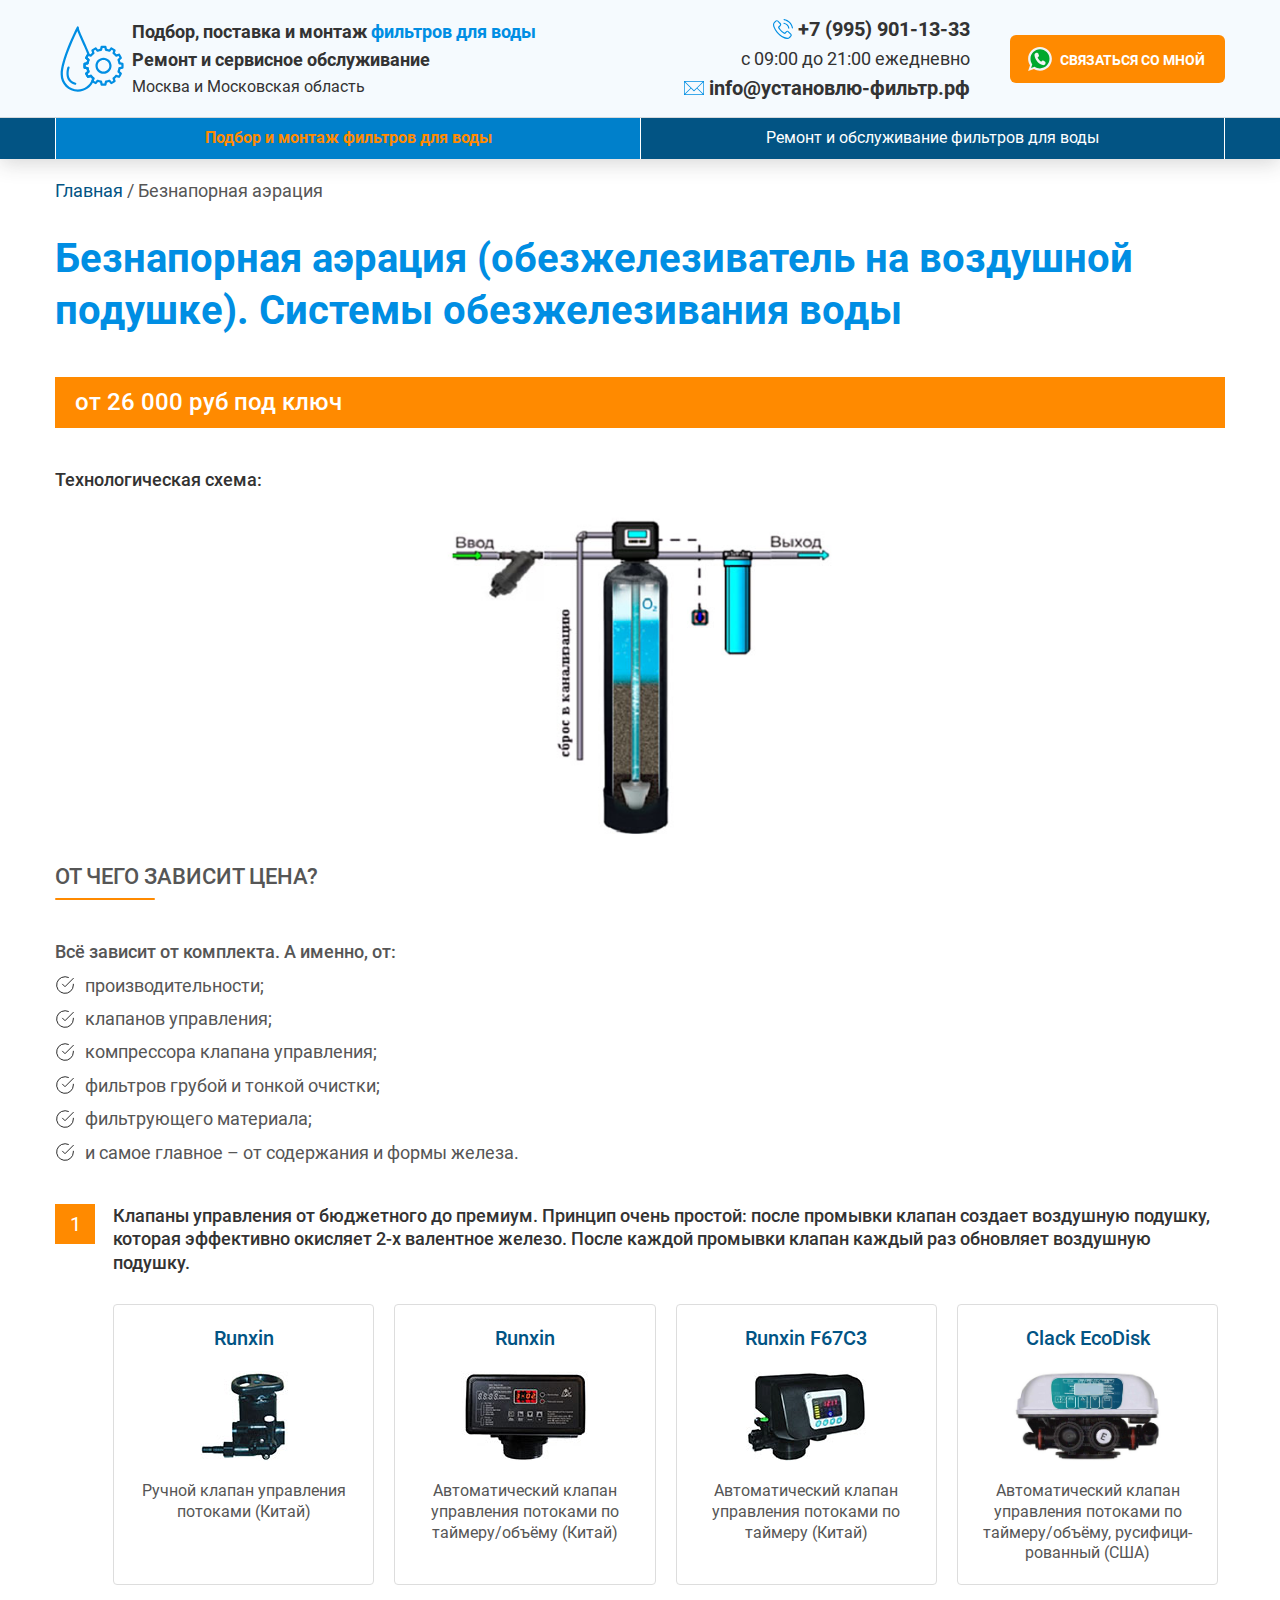
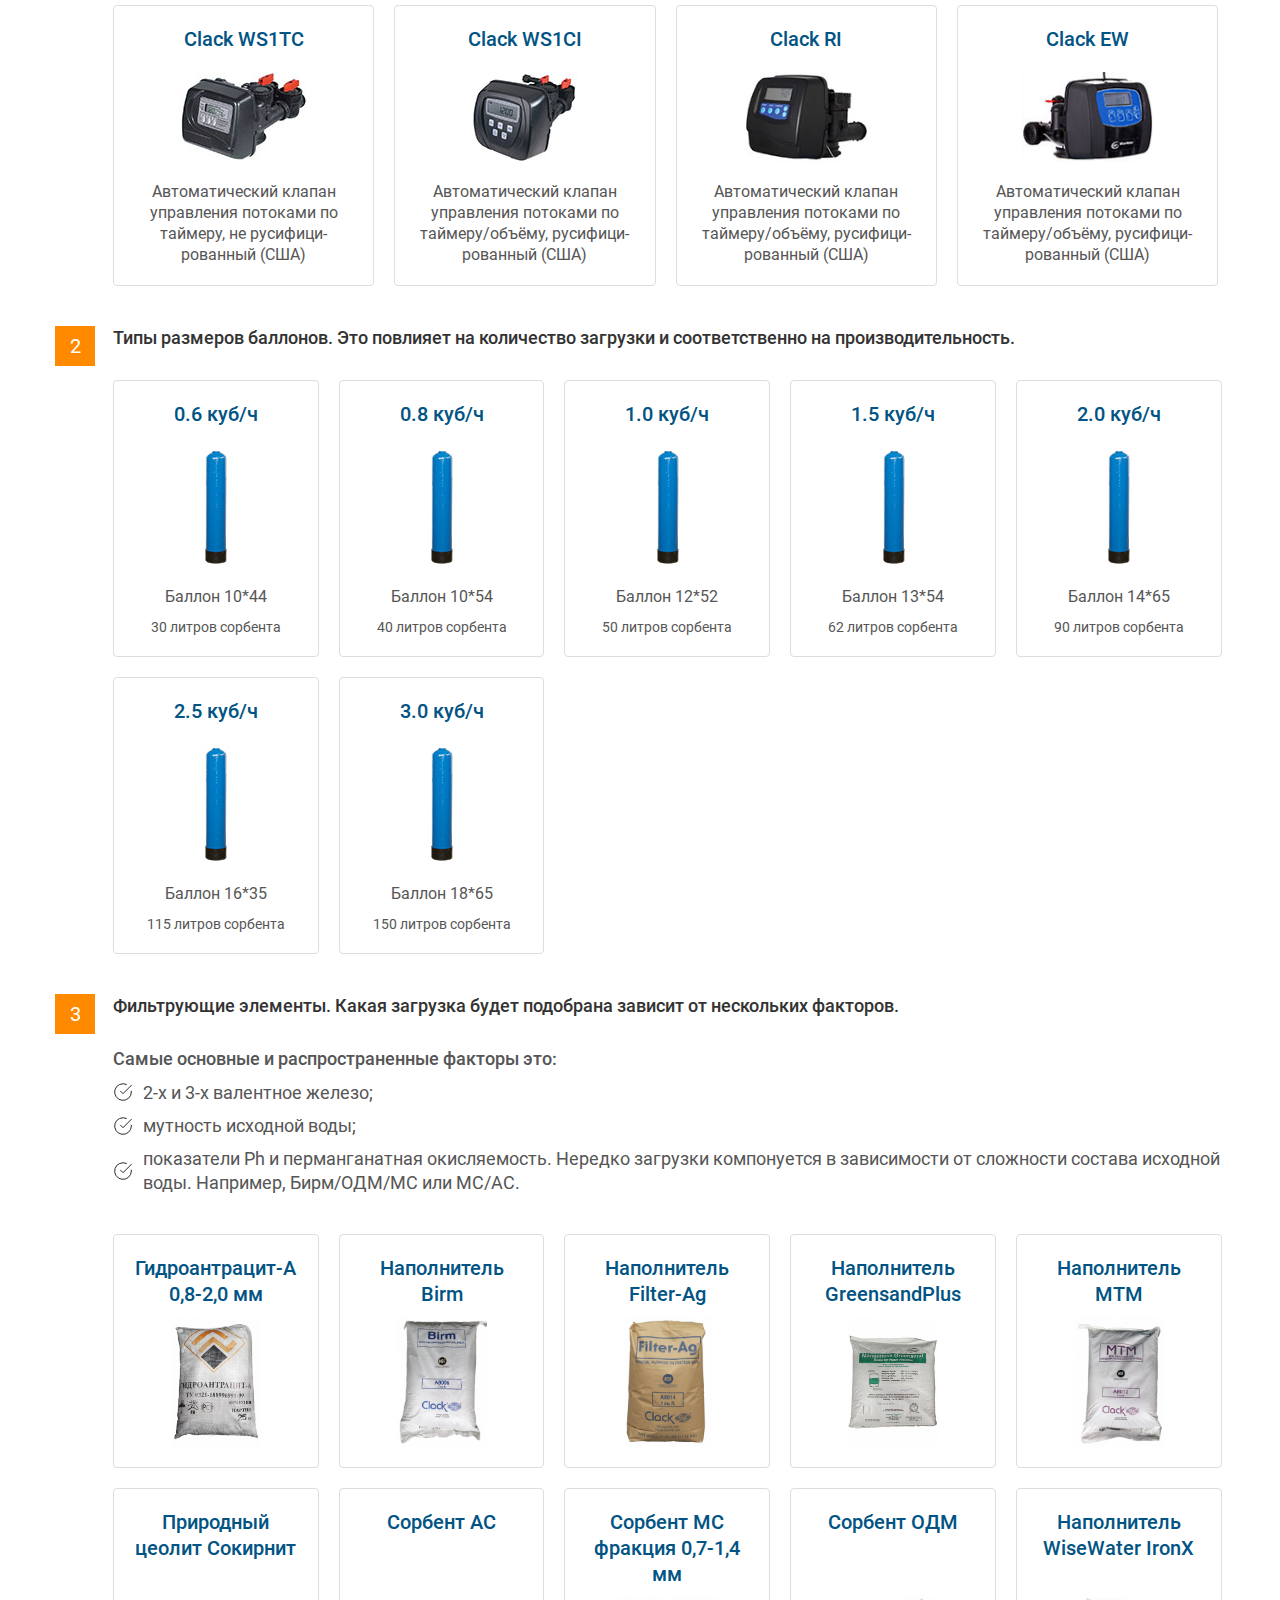
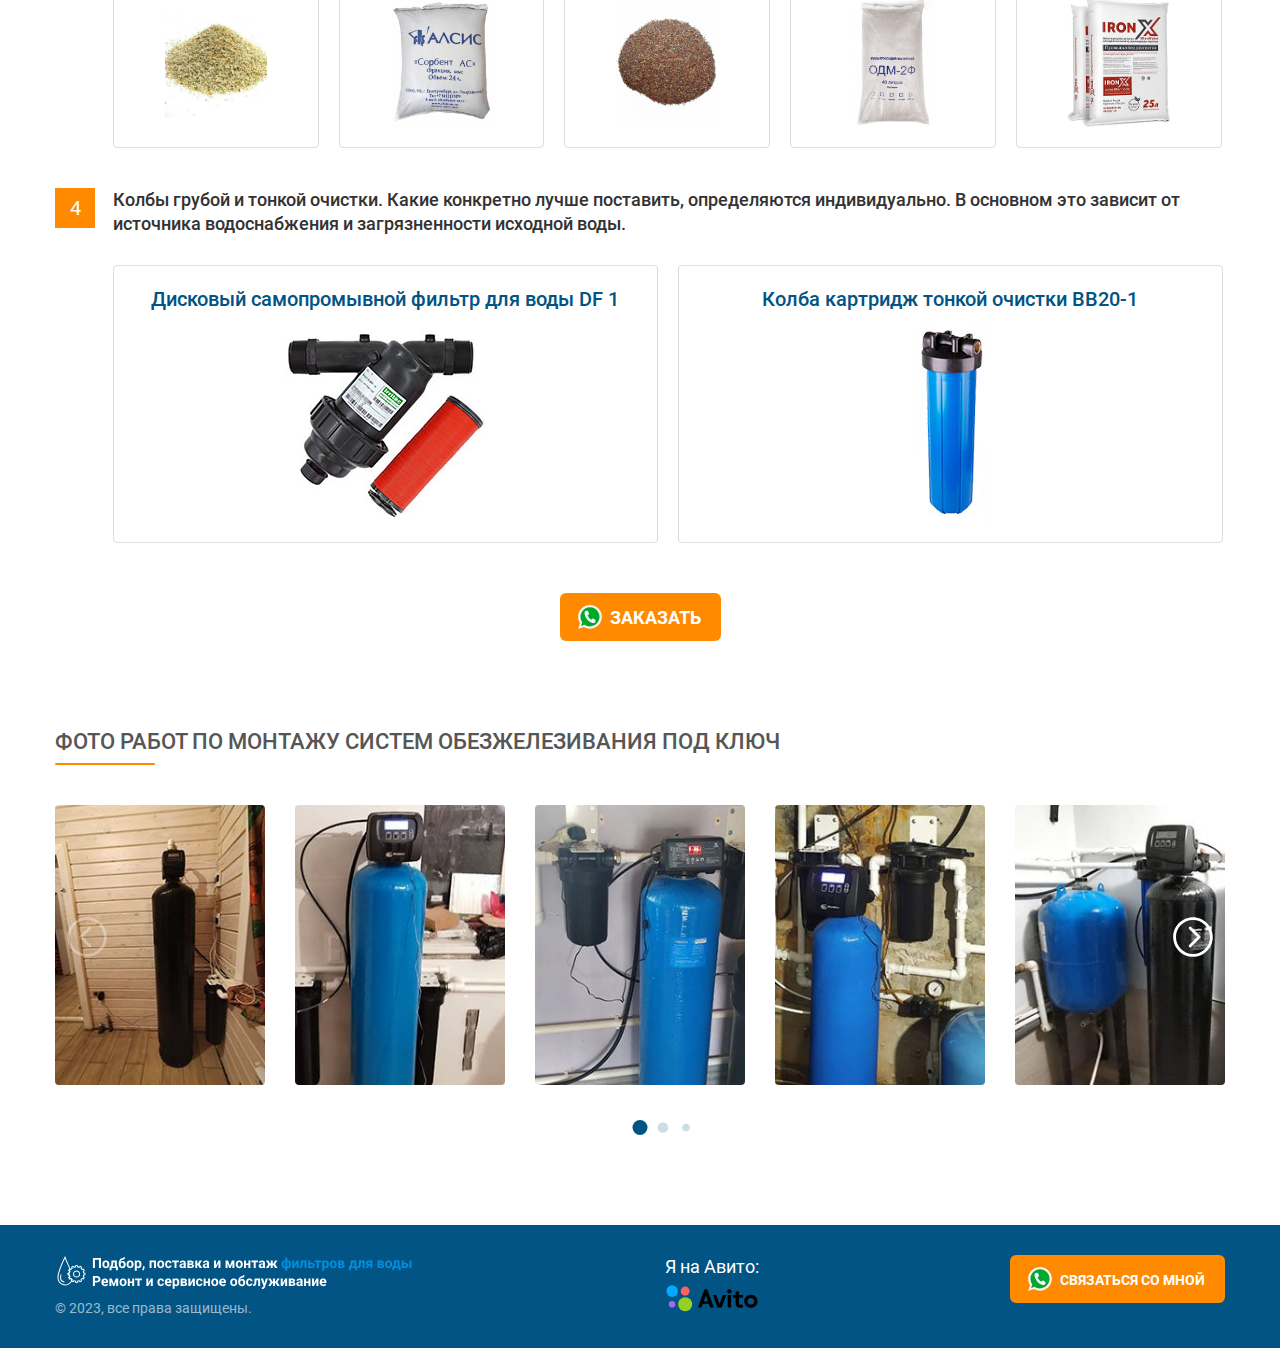
==== beznapornaya-aeraciya.html @ ebac92ac "final" ====
<!DOCTYPE html>
<html lang="ru">
  <head>
    <meta charset="UTF-8">
    <meta name="viewport" content="width=device-width, initial-scale=1.0">
    <meta http-equiv="cache-control" content="no-cache">
    <meta http-equiv="expires" content="0">

    <title>Безнапорная аэрация (обезжелезиватель на воздушной подушке). Системы обезжелезивания воды от 26 000 руб под ключ</title>
    <meta name="description" content="Безнапорная аэрация (обезжелезиватель на воздушной подушке). Системы обезжелезивания воды в компании МОС ВОДА. Только актуальные цены. Бесплатная консультация!">

    <link rel="preload" href="./fonts/roboto/Roboto-Regular.woff2" as="font" crossorigin >
    <link rel="preload" href="./fonts/roboto/Roboto-Medium.woff2" as="font" crossorigin >
    <link rel="preload" href="./fonts/roboto/Roboto-Bold.woff2" as="font" crossorigin >

    <!-- Styles -->
    <link rel="stylesheet" href="./libs/swiperjs/swiper-bundle.css">
    <link rel="stylesheet" href="./css/main.css">

    <!-- Favicons -->
    <link rel="apple-touch-icon" sizes="180x180" href="./favicons/apple-touch-icon.png">
    <link rel="icon" type="image/png" sizes="32x32" href="./favicons/favicon-32x32.png">
    <link rel="icon" type="image/png" sizes="16x16" href="./favicons/favicon-16x16.png">
    <link rel="manifest" href="./favicons/site.webmanifest">
    <link rel="mask-icon" href="./favicons/safari-pinned-tab.svg" color="#5bbad5">
    <link rel="shortcut icon" href="./favicons/favicon.ico">
    <meta name="msapplication-TileColor" content="#2b5797">
    <meta name="msapplication-config" content="./favicons/browserconfig.xml">
    <meta name="theme-color" content="#ffffff">
  </head>

  <body>
		<header class="header">
			<div class="header__top">
				<div class="container header__top-row">
					<a class="header__top-logo" href="./index.html">
						<img class="header__top-logo-img" src="./img/logo/logo.svg" alt="Логотип">
						<div class="header__top-logo-text">
							<p class="header__top-logo-name">Подбор, поставка и монтаж <span>фильтров для воды</span></p>
							<p class="header__top-logo-name">Ремонт и сервисное обслуживание</p>
							<p>Москва и Московская область</p>
						</div>
					</a>
					<div class="header__top-contact-wrap">
						<div class="header__top-contacts">
							<a class="header__top-phone" href="tel:+79959011333">+7 (995) 901-13-33</a>
							<span class="header__top-time">с 09:00 до 21:00 ежедневно</span>
              <a class="header__top-email" href="mailto:info@установлю-фильтр.рф">info@установлю-фильтр.рф</a>
						</div>
						<div class="header__top-button">
							<a class="button button--desk" href="https://wa.me/+79959011333?text=Здравствуйте, Владислав!+Я+с+сайта.+Требуется+Ваша+консультация." target="_blank">Связаться со мной</a>
							<a class="button button--mob" href="https://wa.me/+79959011333?text=Здравствуйте, Владислав!+Я+с+сайта.+Требуется+Ваша+консультация." target="_blank">Написать</a>
						</div>
					</div>
				</div>
			</div>

			<nav class="header__nav nav">
				<div class="container">
					<ul class="nav__list">
						<li class="nav__item nav__item--active">
							<a class="nav__link nav__link--active" href="./index.html">Подбор и монтаж фильтров для воды</a>
						</li>
						<li class="nav__item">
							<a class="nav__link" href="./services.html">Ремонт и обслуживание фильтров для воды</a>
						</li>
					</ul>
				</div>
			</nav>
		</header>

    <main>
      <div class="breadcrumbs">
        <div class="container">
          <a href="./" class="breadcrumbs__link">Главная</a> / <span>Безнапорная аэрация</span>
        </div>
      </div>

      <section class="description">
        <div class="container">
          <h1 class="h1 section-title">Безнапорная аэрация (обезжелезиватель на воздушной подушке). Системы обезжелезивания воды</h1>

          <p class="description__price">от 26 000 руб под ключ</p>
          <p class="description__scheme">Технологическая схема:</p>
          <img class="description__scheme-img" src="./img/sale/suv-img-2.jpg" alt="Безнапорная аэрация (обезжелезиватель на воздушной подушке). Системы обезжелезивания воды">

          <div class="section-title">
            <h2 class="h2">От чего зависит цена?</h2>
            <span class="title-line"></span>
          </div>

          <div class="description__list-wrapper">
            <p class="description__list-text">Всё зависит от комплекта. А именно, от:</p>
            <ul class="description__list">
              <li class="description__list-item">производительности;</li>
              <li class="description__list-item">клапанов управления;</li>
              <li class="description__list-item">компрессора клапана управления;</li>
              <li class="description__list-item">фильтров грубой и тонкой очистки;</li>
              <li class="description__list-item">фильтрующего материала;</li>
              <li class="description__list-item">и самое главное – от содержания и формы железа.</li>
            </ul>
          </div>

          <ol class="page-list">
            <li class="page-list__item">
              <h3 class="page-list__item-title">Клапаны управления от бюджетного до премиум. Принцип очень простой: после промывки клапан создает воздушную подушку, которая эффективно окисляет 2-х валентное железо. После каждой промывки клапан каждый раз обновляет воздушную подушку.</h3>
              <div class="page-grid page-grid--4">
                <div class="page-card">
                  <p class="page-card__title">Runxin</p>
                  <img class="page-card__img page-card__img--90" src="./img/sale/valve01.jpg" alt="Runxin" height="90">
                  <p class="page-card__text">Ручной клапан управления потоками (Китай)</p>
                </div>

                <div class="page-card">
                  <p class="page-card__title">Runxin</p>
                  <img class="page-card__img page-card__img--90" src="./img/sale/valve02.jpg" alt="Runxin" height="90">
                  <p class="page-card__text">Автоматический клапан управления потоками по таймеру/объёму (Китай)</p>
                </div>

                <div class="page-card">
                  <p class="page-card__title">Runxin F67C3</p>
                  <img class="page-card__img page-card__img--90" src="./img/sale/valve03.jpg" alt="Runxin" height="90">
                  <p class="page-card__text">Автоматический клапан управления потоками по таймеру (Китай)</p>
                </div>

                <div class="page-card">
                  <p class="page-card__title">Clack EcoDisk</p>
                  <img class="page-card__img page-card__img--90" src="./img/sale/valve04.jpg" alt="Runxin" height="90">
                  <p class="page-card__text">Автоматический клапан управления потоками по таймеру/объёму, русифици­рованный (США)</p>
                </div>

                <div class="page-card">
                  <p class="page-card__title">Clack WS1TC</p>
                  <img class="page-card__img page-card__img--90" src="./img/sale/valve05.jpg" alt="Runxin" height="90">
                  <p class="page-card__text">Автоматический клапан управления потоками по таймеру, не русифици­рованный (США)</p>
                </div>

                <div class="page-card">
                  <p class="page-card__title">Clack WS1CI</p>
                  <img class="page-card__img page-card__img--90" src="./img/sale/valve06.jpg" alt="Runxin" height="90">
                  <p class="page-card__text">Автоматический клапан управления потоками по таймеру/объёму, русифици­рованный (США)</p>
                </div>

                <div class="page-card">
                  <p class="page-card__title">Clack RI</p>
                  <img class="page-card__img page-card__img--90" src="./img/sale/valve07.jpg" alt="Runxin" height="90">
                  <p class="page-card__text">Автоматический клапан управления потоками по таймеру/объёму, русифици­рованный (США)</p>
                </div>

                <div class="page-card">
                  <p class="page-card__title">Clack EW</p>
                  <img class="page-card__img page-card__img--90" src="./img/sale/valve08.jpg" alt="Runxin" height="90">
                  <p class="page-card__text">Автоматический клапан управления потоками по таймеру/объёму, русифици­рованный (США)</p>
                </div>
              </div>
            </li>

            <li class="page-list__item">
              <h3 class="page-list__item-title">Типы размеров баллонов. Это повлияет на количество загрузки и соответственно на производительность.</h3>
              <div class="page-grid page-grid--5">
                <div class="page-card">
                  <p class="page-card__title">0.6 куб/ч</p>
                  <img class="page-card__img page-card__img--120" src="./img/sale/p1-t2-img.png" alt="Баллон" height="120">
                  <p class="page-card__text">Баллон 10*44</p>
                  <p class="page-card__subtext">30 литров сорбента</p>
                </div>

                <div class="page-card">
                  <p class="page-card__title">0.8 куб/ч</p>
                  <img class="page-card__img page-card__img--120" src="./img/sale/p1-t2-img.png" alt="Баллон" height="120">
                  <p class="page-card__text">Баллон 10*54</p>
                  <p class="page-card__subtext">40 литров сорбента</p>
                </div>

                <div class="page-card">
                  <p class="page-card__title">1.0 куб/ч</p>
                  <img class="page-card__img page-card__img--120" src="./img/sale/p1-t2-img.png" alt="Баллон" height="120">
                  <p class="page-card__text">Баллон 12*52</p>
                  <p class="page-card__subtext">50 литров сорбента</p>
                </div>

                <div class="page-card">
                  <p class="page-card__title">1.5 куб/ч</p>
                  <img class="page-card__img page-card__img--120" src="./img/sale/p1-t2-img.png" alt="Баллон" height="120">
                  <p class="page-card__text">Баллон 13*54</p>
                  <p class="page-card__subtext">62 литров сорбента</p>
                </div>

                <div class="page-card">
                  <p class="page-card__title">2.0 куб/ч</p>
                  <img class="page-card__img page-card__img--120" src="./img/sale/p1-t2-img.png" alt="Баллон" height="120">
                  <p class="page-card__text">Баллон 14*65</p>
                  <p class="page-card__subtext">90 литров сорбента</p>
                </div>

                <div class="page-card">
                  <p class="page-card__title">2.5 куб/ч</p>
                  <img class="page-card__img page-card__img--120" src="./img/sale/p1-t2-img.png" alt="Баллон" height="120">
                  <p class="page-card__text">Баллон 16*35</p>
                  <p class="page-card__subtext">115 литров сорбента</p>
                </div>

                <div class="page-card">
                  <p class="page-card__title">3.0 куб/ч</p>
                  <img class="page-card__img page-card__img--120" src="./img/sale/p1-t2-img.png" alt="Баллон" height="120">
                  <p class="page-card__text">Баллон 18*65</p>
                  <p class="page-card__subtext">150 литров сорбента</p>
                </div>
              </div>
            </li>

            <li class="page-list__item">
              <h3 class="page-list__item-title">Фильтрующие элементы. Какая загрузка будет подобрана зависит от нескольких факторов.</h3>

              <div class="description__list-wrapper">
                <p class="description__list-text">Самые основные и распространенные факторы это:</p>
                <ul class="description__list">
                  <li class="description__list-item">2-х и 3-х валентное железо;</li>
                  <li class="description__list-item">мутность исходной воды;</li>
                  <li class="description__list-item">показатели Ph и перманганатная окисляемость. Нередко загрузки компонуется в зависимости от сложности состава исходной воды. Например, Бирм/ОДМ/МС или МС/АС.</li>
                </ul>
              </div>

              <div class="page-grid page-grid--5">
                <div class="page-card">
                  <p class="page-card__title">Гидроантрацит-А 0,8-2,0 мм</p>
                  <img class="page-card__img page-card__img--130" src="./img/sale/page-02/img01.jpg" alt="Гидроантрацит-А 0,8-2,0 мм" height="130">
                </div>

                <div class="page-card">
                  <p class="page-card__title">Наполнитель Birm</p>
                  <img class="page-card__img page-card__img--130" src="./img/sale/page-02/img02.jpg" alt="Наполнитель Birm" height="130">
                </div>

                <div class="page-card">
                  <p class="page-card__title">Наполнитель Filter-Ag</p>
                  <img class="page-card__img page-card__img--130" src="./img/sale/page-02/img03.jpg" alt="Наполнитель Filter-Ag" height="130">
                </div>

                <div class="page-card">
                  <p class="page-card__title">Наполнитель GreensandPlus</p>
                  <img class="page-card__img page-card__img--130" src="./img/sale/page-02/img04.jpg" alt="Наполнитель GreensandPlus" height="130">
                </div>

                <div class="page-card">
                  <p class="page-card__title">Наполнитель MTM</p>
                  <img class="page-card__img page-card__img--130" src="./img/sale/page-02/img05.jpg" alt="Наполнитель MTM" height="130">
                </div>

                <div class="page-card">
                  <p class="page-card__title">Природный цеолит Сокирнит</p>
                  <img class="page-card__img page-card__img--130" src="./img/sale/page-02/img06.jpg" alt="Природный цеолит Сокирнит" height="130">
                </div>

                <div class="page-card">
                  <p class="page-card__title">Сорбент АС</p>
                  <img class="page-card__img page-card__img--130" src="./img/sale/page-02/img07.jpg" alt="Сорбент АС" height="130">
                </div>

                <div class="page-card">
                  <p class="page-card__title">Сорбент МС фракция 0,7-1,4 мм</p>
                  <img class="page-card__img page-card__img--130" src="./img/sale/page-02/img08.jpg" alt="Сорбент МС фракция 0,7-1,4 мм" height="130">
                </div>

                <div class="page-card">
                  <p class="page-card__title">Сорбент ОДМ</p>
                  <img class="page-card__img page-card__img--130" src="./img/sale/page-02/img09.jpg" alt="Сорбент ОДМ" height="130">
                </div>

                <div class="page-card">
                  <p class="page-card__title">Наполнитель WiseWater IronX</p>
                  <img class="page-card__img page-card__img--130" src="./img/sale/page-02/img10.jpg" alt="Наполнитель WiseWater IronX" height="130">
                </div>
              </div>
            </li>

            <li class="page-list__item">
              <h3 class="page-list__item-title">Колбы грубой и тонкой очистки. Какие конкретно лучше поставить, определяются индивидуально. В основном это зависит от источника водоснабжения и загрязненности исходной воды.</h3>
              <div class="page-grid page-grid--2">
                <div class="page-card">
                  <p class="page-card__title">Дисковый самопромывной фильтр для воды DF 1</p>
                  <img class="page-card__img page-card__img--200" src="./img/sale/page-01/df-1.jpg" alt="Дисковый самопромывной фильтр для воды DF 1" height="200">
                </div>

                <div class="page-card">
                  <p class="page-card__title">Колба картридж тонкой очистки BB20-1</p>
                  <img class="page-card__img page-card__img--200" src="./img/sale/page-01/bb20-1.jpg" alt="Колба картридж тонкой очистки BB20-1" height="200">
                </div>
              </div>
            </li>
          </ol>

          <div class="description__btn">
            <a class="sale-card__wa button" href="https://wa.me/+79959011333?text=Здравствуйте, Владислав!+Я+с+сайта.+Нужно+подобрать+обезжелезиватель+на+воздушной+подушке." target="_blank">Заказать</a>
          </div>

        </div>
      </section>

      <section class="section-swiper">
        <div class="container">
          <div class="section-title">
            <h2 class="h2">Фото работ по монтажу систем обезжелезивания под ключ</h2>
            <span class="title-line"></span>
          </div>

          <div class="inner-slider swiper">
            <div class="inner-slider__wrapper swiper-wrapper">
              <div class="inner-slider__slide swiper-slide">
                <img class="inner-slider__img" src="./img/sale/slider-02/suv-sw-3-1.jpg" alt="Фото">
              </div>
              <div class="inner-slider__slide swiper-slide">
                <img class="inner-slider__img" src="./img/sale/slider-02/suv-sw-3-2.jpg" alt="Фото">
              </div>
              <div class="inner-slider__slide swiper-slide">
                <img class="inner-slider__img" src="./img/sale/slider-02/suv-sw-3-3.jpg" alt="Фото">
              </div>
              <div class="inner-slider__slide swiper-slide">
                <img class="inner-slider__img" src="./img/sale/slider-02/suv-sw-3-4.jpg" alt="Фото">
              </div>
              <div class="inner-slider__slide swiper-slide">
                <img class="inner-slider__img" src="./img/sale/slider-02/suv-sw-3-5.jpg" alt="Фото">
              </div>
              <div class="inner-slider__slide swiper-slide">
                <img class="inner-slider__img" src="./img/sale/slider-02/suv-sw-3-6.jpg" alt="Фото">
              </div>
              <div class="inner-slider__slide swiper-slide">
                <img class="inner-slider__img" src="./img/sale/slider-02/suv-sw-3-7.jpg" alt="Фото">
              </div>
              <div class="inner-slider__slide swiper-slide">
                <img class="inner-slider__img" src="./img/sale/slider-02/suv-sw-3-8.jpg" alt="Фото">
              </div>
            </div>
            <div class="swiper-button-prev"></div>
            <div class="swiper-button-next"></div>
            <div class="swiper-pagination"></div>
          </div>
        </div>
      </section>
    </main>

    <footer class="footer">
      <div class="container footer__row">
          <div class="footer__info">
            <div class="footer__logo">
              <img src="./img/logo/logo-footer.svg" alt="Ремонт и сервисное обслуживание фильтров для воды">
            </div>
            <p class="footer__copyright">&copy; 2023, все права защищены.</p>
          </div>

          <p class="social-wrap">Я на Авито: 
            <a class="social social--avito" href="https://www.avito.ru/user/1d65ad4ecd008a3c9bfc789680bae285/profile?src=sharing"></a>
          </p>

					<a class="footer__button button" href="https://wa.me/+79959011333?text=Здравствуйте, Владислав!+Я+с+сайта.+Требуется+Ваша+консультация." target="_blank">Связаться со мной</a>
      </div>
    </footer>

    <script src="./libs/swiperjs/swiper-bundle.js"></script>
    <script src="./js/main.js"></script>
  </body>
</html>
---- css/main.css ----
/* Reset and base styles  */
* {
  padding: 0px;
  margin: 0px;
  border: none;
}

/* Links */
a,
a:visited {
  color: inherit;
  text-decoration: none;
  display: inline-block;
}

a:hover {
  color: inherit;
  text-decoration: none;
}

a:focus,
a:active {
  outline: none;
}

/* Common */
aside, nav, footer, header, section, main {
  display: block;
}

h1,
h2,
h3,
h4,
h5,
h6,
p {
  font-size: inherit;
  font-weight: inherit;
}

ul {
  list-style: none;
}

img,
svg {
  display: block;
  max-width: 100%;
  height: auto;
}

/* Form */
input,
textarea,
button,
select {
  font-family: inherit;
  font-size: inherit;
}

input::-ms-clear {
  display: none;
}

button,
input[type="submit"] {
  display: inline-block;
  box-shadow: none;
  background-color: transparent;
  background: none;
  cursor: pointer;
}

input:focus,
input:active,
button:focus,
button:active {
  outline: none;
}

button::-moz-focus-inner {
  padding: 0;
  border: 0;
}

label {
  cursor: pointer;
}

legend {
  display: block;
}

@font-face {
  font-family: 'Roboto';
  src: url("./../fonts/roboto/Roboto-Regular.woff2") format("woff2");
  font-weight: 400;
  font-style: normal;
  font-display: swap;
}
@font-face {
  font-family: 'Roboto';
  src: url("./../fonts/roboto/Roboto-Medium.woff2") format("woff2");
  font-weight: 500;
  font-style: normal;
  font-display: swap;
}
@font-face {
  font-family: 'Roboto';
  src: url("./../fonts/roboto/Roboto-Bold.woff2") format("woff2");
  font-weight: 700;
  font-style: normal;
  font-display: swap;
}
html {
  min-height: 100vh;
  scroll-behavior: smooth;
  box-sizing: border-box;
}

*,
*::before,
*::after {
  box-sizing: inherit;
}

body {
  min-width: 320px;
  min-height: 100vh;
  display: -webkit-box;
  display: flex;
  -webkit-box-orient: vertical;
  -webkit-box-direction: normal;
          flex-direction: column;
  font-family: 'Roboto';
  background-color: #fff;
  color: #565656;
  font-size: 18px;
  line-height: 1.3;
  text-rendering: optimizeSpeed;
  -webkit-font-smoothing: antialiased;
  -ms-text-size-adjust: 100%;
  -moz-text-size-adjust: 100%;
  -webkit-text-size-adjust: 100%;
}

body > * {
  flex-shrink: 0;
}

.container {
  max-width: 1200px;
  width: 100%;
  margin-left: auto;
  margin-right: auto;
  padding-left: 15px;
  padding-right: 15px;
}

.none {
  display: none !important;
}

.visualy-hidden {
  position: fixed;
  -webkit-transform: scale(0);
          transform: scale(0);
}

.footer {
  margin-top: auto;
  /* sticky footer */
}

h1, .h1, h3, .h3, h4, .h4, h5, .h5, h6, .h6 {
  font-weight: 700;
}

h1, .h1 {
  font-size: 40px;
  color: #008EE3;
}

h2, .h2 {
  font-weight: 500;
  font-size: 22px;
  line-height: 1;
  text-transform: uppercase;
}

h3, .h3 {
  font-size: 20px;
}

h4, .h4 {
  font-size: 18px;
}

.section-title {
  margin-bottom: 40px;
}

.title-line {
  display: block;
  margin-top: 10px;
  width: 100px;
  height: 2px;
  background: #FF8A00;
  border-radius: 2px;
}

.filter {
  position: absolute;
  z-index: 0;
  top: 0;
  left: 0;
  width: 100%;
  height: 100%;
  background: rgba(255, 255, 255, 0.8);
}

.header {
  position: relative;
  z-index: 1;
  background-color: #F5FAFE;
  box-shadow: 0px 4px 20px rgba(51, 51, 51, 0.2);
}

.header__top {
  padding: 16px 0;
  border-bottom: 1px solid rgba(86, 86, 86, 0.2);
  color: #333333;
}

.header__top-row {
  display: -webkit-box;
  display: flex;
  -webkit-box-pack: justify;
          justify-content: space-between;
  -webkit-box-align: center;
          align-items: center;
}

.header__top-logo {
  display: -webkit-box;
  display: flex;
  -webkit-box-align: center;
          align-items: center;
  max-width: -webkit-fit-content;
  max-width: -moz-fit-content;
  max-width: fit-content;
}

.header__top-logo.header__top-logo--index {
  cursor: default;
  pointer-events: none;
}

.header__top-logo-img {
  margin-right: 5px;
  width: 72px;
  height: 72px;
}

.header__top-logo-name {
  margin-bottom: 5px;
  font-weight: 700;
  font-size: 18px;
}
.header__top-logo-name span {
  color: #008EE3;
}

.header__top-logo-text {
  font-size: 16px;
}

.header__top-contact-wrap {
  display: -webkit-box;
  display: flex;
  -webkit-box-align: center;
          align-items: center;
}

.header__top-contacts {
  display: -webkit-box;
  display: flex;
  -webkit-box-orient: vertical;
  -webkit-box-direction: normal;
          flex-direction: column;
  -webkit-box-align: end;
          align-items: flex-end;
  margin-right: 40px;
}

.header__top-phone, .header__top-email {
  position: relative;
  padding-left: 25px;
  font-weight: 700;
  font-size: 20px;
  transition: 0.3s;
}
.header__top-phone:hover, .header__top-email:hover {
  color: #FF8A00;
}
.header__top-phone::before, .header__top-email::before {
  content: '';
  position: absolute;
  top: 50%;
  -webkit-transform: translateY(-50%);
          transform: translateY(-50%);
  left: 0;
  width: 20px;
  height: 20px;
  background-image: url("./../img/icons/phone.svg");
  background-size: cover;
}

.header__top-phone {
  margin-bottom: 5px;
}
.header__top-phone::before {
  background-image: url("./../img/icons/phone.svg");
}

.header__top-email {
  margin-top: 5px;
}
.header__top-email::before {
  background-image: url("./../img/icons/email.svg");
}

.header__top-button {
  color: #FFFFFF;
}

.button {
  position: relative;
  padding-left: 50px;
  padding-right: 20px;
  height: 48px;
  background: #FF8A00;
  border-radius: 6px;
  font-weight: 700;
  font-size: 14px;
  line-height: 50px;
  text-transform: uppercase;
  transition: all 0.2s;
}
.button::before {
  content: '';
  position: absolute;
  top: 50%;
  -webkit-transform: translateY(-50%);
          transform: translateY(-50%);
  left: 15px;
  width: 30px;
  height: 30px;
  background-image: url("./../img/icons/whatsapp.svg");
}
.button:hover {
  background: #ffa53e;
  box-shadow: 0px 0px 10px #b9b9b9;
}

.button--mob {
  display: none;
}

.nav {
  position: relative;
  background-color: #025484;
}

.nav__list {
  display: -webkit-box;
  display: flex;
  -webkit-box-pack: center;
          justify-content: center;
}

.nav__item {
  padding: 5px 10px;
  flex-basis: 50%;
  text-align: center;
  border-right: 1px solid #fff;
  border-left: 1px solid #fff;
}
.nav__item.nav__item--active {
  background-color: #0080CB;
}

.nav__item:not(:last-child) {
  border-right: none;
}

a.nav__link {
  color: #fff;
}

.nav__link {
  padding: 5px 20px;
  font-size: 16px;
  transition: 0.3s;
}
.nav__link.nav__link--active {
  font-weight: 700;
  color: #FF8A00;
  cursor: default;
  pointer-events: none;
}
.nav__link:hover {
  color: #ffa53e;
}

.intro {
  position: relative;
  padding: 50px 0;
  min-height: 340px;
  background-image: url("./../img/intro-bg.webp");
  background-repeat: no-repeat;
  background-position: center;
  background-size: cover;
}
.intro .container {
  position: relative;
  z-index: 1;
}

.intro__row {
  display: -webkit-box;
  display: flex;
  -webkit-box-pack: justify;
          justify-content: space-between;
  -webkit-box-align: center;
          align-items: center;
}

.intro__content {
  max-width: 800px;
}
.intro__content .h1 {
  margin-bottom: 50px;
}

.intro__list {
  display: -webkit-box;
  display: flex;
  -webkit-column-gap: 30px;
          column-gap: 30px;
}

.intro__list-col > * + * {
  margin-top: 20px;
}

.intro__list-item {
  padding-left: 40px;
  min-height: 24px;
  background-position: left;
  background-size: 30px;
  background-repeat: no-repeat;
  font-weight: 500;
  font-size: 24px;
}
.intro__list-item--magnet {
  background-image: url(./../img/icons/magnet.svg);
}
.intro__list-item--feather {
  background-image: url(./../img/icons/feather.svg);
}
.intro__list-item--crane {
  background-image: url(./../img/icons/crane.svg);
}
.intro__list-item--drop {
  background-image: url(./../img/icons/drop.svg);
}

.intro__waranty {
  max-width: 200px;
  text-align: center;
}

.intro__waranty-img {
  margin: 0 auto 10px;
  width: 100px;
  height: 100px;
  -o-object-fit: contain;
     object-fit: contain;
  -o-object-position: center;
     object-position: center;
}

.intro__waranty-text {
  font-weight: 700;
  font-size: 18px;
  color: #008EE3;
}

.about {
  padding: 50px 0 45px;
}
.about .section-title {
  margin-bottom: 20px;
}

.about__row {
  display: -webkit-box;
  display: flex;
  -webkit-box-pack: justify;
          justify-content: space-between;
}

.about__foto {
  flex-shrink: 0;
  width: 430px;
  height: 365px;
  border: 4px solid #008EE3;
  border-radius: 6px;
  -o-object-fit: cover;
     object-fit: cover;
  -o-object-position: 5%;
     object-position: 5%;
}

.about__foto--index {
  -o-object-position: center;
     object-position: center;
}

.about__content {
  max-width: 700px;
}

.about__content-text {
  line-height: 1.5;
}
.about__content-text p + p {
  margin-top: 10px;
}

.services {
  padding-top: 45px;
  padding-bottom: 90px;
}

.services__wrapper {
  display: -webkit-box;
  display: flex;
  -webkit-box-pack: justify;
          justify-content: space-between;
  flex-wrap: wrap;
}

.service-card {
  width: 260px;
  padding: 30px;
  background: #FFFFFF;
  box-shadow: 0px 0px 20px rgba(51, 51, 51, 0.15);
  border-radius: 5px;
  text-align: center;
}
.service-card .button {
  color: #FFFFFF;
}
.service-card .button:hover {
  color: #FFFFFF;
}

.service-card:hover .service-card__back {
  opacity: 1;
}

.service-card__content {
  position: relative;
  margin-bottom: 20px;
}
.service-card__content img {
  margin: 0 auto;
  width: 80px;
  height: auto;
  -o-object-fit: contain;
     object-fit: contain;
  -o-object-position: center;
     object-position: center;
}

.service-card__title {
  margin: 10px 0 20px;
  font-size: 18px;
  color: #008EE3;
}

.service-card__back {
  position: absolute;
  top: 0;
  left: 0;
  width: 100%;
  height: 100%;
  overflow-y: auto;
  background-color: #FFFFFF;
  opacity: 0;
  transition: opacity 0.3s ease-in;
  scrollbar-width: thin;
  scrollbar-color: #008EE3 #dfdfdf;
}
.service-card__back .service-card__title {
  margin: 0 0 10px;
  font-size: 18px;
}
.service-card__back::-webkit-scrollbar {
  height: 8px;
  width: 8px;
}
.service-card__back::-webkit-scrollbar-track {
  background: #dfdfdf;
  border-radius: 5px;
}
.service-card__back::-webkit-scrollbar-thumb {
  background-color: #008EE3;
  border-radius: 5px;
  border: 1px solid #dfdfdf;
}

.service-card__back-text {
  font-size: 14px;
}

.sale {
  display: grid;
  grid-template-columns: repeat(auto-fill, 370px);
  -webkit-box-pack: justify;
          justify-content: space-between;
  gap: 30px 10px;
}

.sale-card {
  display: -webkit-box;
  display: flex;
  -webkit-box-orient: vertical;
  -webkit-box-direction: normal;
          flex-direction: column;
  width: 100%;
  padding: 20px 20px 30px;
  background: #FFFFFF;
  box-shadow: 0px 0px 20px rgba(51, 51, 51, 0.15);
  border-radius: 5px;
  text-align: center;
}

.sale-card__title {
  margin-bottom: auto;
  min-height: 94px;
  font-weight: 500;
  font-size: 18px;
  color: #025484;
}

.sale-card__content {
  margin: 10px 0 20px;
  width: 100%;
}

.sale-card__price {
  margin-bottom: 10px;
  padding: 5px;
  background-color: #008EE3;
  font-weight: 500;
  color: #fff;
}

.sale-card__img {
  margin: 0 auto;
  height: 200px;
}

.sale-card__btns {
  margin-top: auto;
  display: -webkit-box;
  display: flex;
  gap: 20px;
  -webkit-box-pack: center;
          justify-content: center;
  color: #fff;
}
.sale-card__btns .button {
  display: block;
  height: 40px;
  line-height: 42px;
}

.sale-card__more.button {
  padding-left: 20px;
  background-color: #565656;
}
.sale-card__more.button::before {
  content: none;
}

.sale-card__more:hover {
  background-color: #7a7a7a;
}

.benefits {
  position: relative;
  padding-top: 60px;
  padding-bottom: 60px;
  background-image: url("./../img/benefits-bg.webp");
  background-repeat: no-repeat;
  background-position: center;
  background-size: cover;
}
.benefits .container {
  position: relative;
  z-index: 1;
}

.benefits__row {
  display: -webkit-box;
  display: flex;
  -webkit-box-pack: justify;
          justify-content: space-between;
  -webkit-box-align: start;
          align-items: flex-start;
  flex-wrap: wrap;
}

.benefit-card {
  width: 270px;
  text-align: center;
}
.benefit-card img {
  margin: 0 auto 20px;
  width: 97px;
  height: 80px;
  -o-object-fit: contain;
     object-fit: contain;
  -o-object-position: center;
     object-position: center;
}

.benefit-card {
  width: 210px;
  display: -webkit-box;
  display: flex;
  -webkit-box-orient: vertical;
  -webkit-box-direction: normal;
          flex-direction: column;
  -webkit-box-pack: center;
          justify-content: center;
  flex-shrink: 0;
}

.benefit-card__icon {
  margin-bottom: 20px;
  height: 80px;
  display: -webkit-box;
  display: flex;
  -webkit-box-pack: center;
          justify-content: center;
  -o-object-fit: contain;
     object-fit: contain;
}

.benefit-card__text {
  text-align: center;
}

.section-swiper {
  padding-top: 90px;
  padding-bottom: 90px;
}
@media (max-width: 479px) {
  .section-swiper .container {
    max-width: 320px;
  }
}
@media (max-width: 767px) {
  .section-swiper .image-slider.swiper {
    width: 480px;
    padding: 0 15px;
  }
  .section-swiper .swiper-button-next, .section-swiper .swiper-rtl .swiper-button-prev {
    right: 15px;
  }
  .section-swiper .swiper-button-prev, .section-swiper .swiper-rtl .swiper-button-next {
    left: 15px;
  }
}
@media (max-width: 479px) {
  .section-swiper .image-slider.swiper {
    width: 100%;
    padding: 0;
  }
}

@media (max-width: 479px) {
  .section-swiper .swiper {
    width: 100%;
    padding: 0;
  }
}
.section-swiper__wrapper {
  max-width: 1170px;
}

.image-slider__img {
  width: 210px;
  text-align: center;
  border-radius: 4px;
}
@media (max-width: 1199px) {
  .image-slider__img {
    width: 226px;
  }
}
@media (max-width: 1023px) {
  .image-slider__img {
    width: 270px;
  }
}
@media (max-width: 899px) {
  .image-slider__img {
    width: 226px;
  }
}
@media (max-width: 767px) {
  .image-slider__img {
    width: 210px;
  }
}
@media (max-width: 479px) {
  .image-slider__img {
    width: 290px;
  }
}

.image-slider .swiper-wrapper {
  height: 335px;
}
@media (max-width: 1199px) {
  .image-slider .swiper-wrapper {
    height: 350px;
  }
}
@media (max-width: 1023px) {
  .image-slider .swiper-wrapper {
    height: 420px;
  }
}
@media (max-width: 899px) {
  .image-slider .swiper-wrapper {
    height: 350px;
  }
}
@media (max-width: 767px) {
  .image-slider .swiper-wrapper {
    height: 335px;
  }
}
@media (max-width: 479px) {
  .image-slider .swiper-wrapper {
    height: 410px;
  }
}

.image-slider .swiper-button-prev,
.image-slider .swiper-button-next {
  top: 40%;
}
@media (max-width: 479px) {
  .image-slider .swiper-button-prev,
  .image-slider .swiper-button-next {
    top: 50%;
  }
}

.image-slider .swiper-button-prev::after,
.image-slider .swiper-button-next::after {
  color: #fff;
}

@media (max-width: 767px) {
  .image-slider .swiper-pagination {
    display: none;
  }
}

.image-slider .swiper-pagination-bullet {
  width: 15px;
  height: 15px;
  line-height: 20px;
  font-size: 14px;
  background-color: #025484;
}

@media (max-width: 767px) {
  .section-swiper .inner-slider.swiper {
    width: 480px;
    padding: 0 15px;
  }
  .section-swiper .swiper-button-next, .section-swiper .swiper-rtl .swiper-button-prev {
    right: 15px;
  }
  .section-swiper .swiper-button-prev, .section-swiper .swiper-rtl .swiper-button-next {
    left: 15px;
  }
}
@media (max-width: 479px) {
  .section-swiper .inner-slider.swiper {
    width: 100%;
    padding: 0;
  }
}

.section-swiper__wrapper {
  max-width: 1170px;
}

.inner-slider__img {
  width: 225px;
  text-align: center;
  border-radius: 4px;
}
@media (max-width: 1023px) {
  .inner-slider__img {
    width: 270px;
  }
}
@media (max-width: 899px) {
  .inner-slider__img {
    width: 225px;
  }
}
@media (max-width: 479px) {
  .inner-slider__img {
    width: 290px;
  }
}

.inner-slider .swiper-wrapper {
  height: 330px;
}
@media (max-width: 1023px) {
  .inner-slider .swiper-wrapper {
    height: 390px;
  }
}
@media (max-width: 899px) {
  .inner-slider .swiper-wrapper {
    height: 330px;
  }
}
@media (max-width: 479px) {
  .inner-slider .swiper-wrapper {
    height: 410px;
  }
}

.inner-slider .swiper-button-prev,
.inner-slider .swiper-button-next {
  top: 40%;
}
@media (max-width: 479px) {
  .inner-slider .swiper-button-prev,
  .inner-slider .swiper-button-next {
    top: 50%;
  }
}

.inner-slider .swiper-button-prev::after,
.inner-slider .swiper-button-next::after {
  color: #fff;
}

@media (max-width: 767px) {
  .inner-slider .swiper-pagination {
    display: none;
  }
}

.inner-slider .swiper-pagination-bullet {
  width: 15px;
  height: 15px;
  line-height: 20px;
  font-size: 14px;
  background-color: #025484;
}

.breadcrumbs {
  margin-top: 20px;
}

a.breadcrumbs__link {
  color: #025484;
  transition: 0.3s;
}
a.breadcrumbs__link:hover {
  color: #FF8A00;
}

.description {
  padding: 30px 0 0;
}

.description__subtitle {
  margin-bottom: 20px;
}

.description__price {
  margin-bottom: 40px;
  padding: 10px 20px;
  background-color: #FF8A00;
  color: #fff;
  font-weight: 500;
  font-size: 24px;
}

.description__scheme {
  margin-bottom: 20px;
  font-size: 18px;
  font-weight: 500;
  color: #333333;
}

.description__scheme-img {
  margin: 0 auto 20px;
  height: 335px;
}

.description__list-wrapper {
  margin-bottom: 40px;
}

.description__list-text {
  margin-bottom: 10px;
  font-size: 18px;
  font-weight: 500;
}

.description__list > * + * {
  margin-top: 10px;
}

.description__list-item {
  padding-left: 30px;
  background-image: url(./../img/icons/check.svg);
  background-size: 20px;
  background-position: left;
  background-repeat: no-repeat;
}

.description__btn {
  margin-top: 50px;
  text-align: center;
  color: #fff;
}
.description__btn .button {
  height: 48px;
  line-height: 50px;
  font-size: 18px;
}

.page-list {
  list-style-type: none;
  counter-reset: num;
}
.page-list > * + * {
  margin-top: 40px;
}

.page-list__item {
  position: relative;
  padding-left: 58px;
}

.page-list__item:before {
  content: counter(num);
  counter-increment: num;
  display: inline-block;
  position: absolute;
  top: 0;
  left: 0;
  width: 40px;
  height: 40px;
  background: #FF8A00;
  color: #fff;
  text-align: center;
  line-height: 40px;
  font-size: 20px;
}

.page-list__item-title {
  display: block;
  margin-bottom: 30px;
  font-weight: 500;
  font-size: 18px;
  color: #333333;
}

.page-grid {
  display: grid;
  gap: 20px;
}

.page-grid--2 {
  grid-template-columns: repeat(auto-fill, 49%);
}

.page-grid--4 {
  grid-template-columns: repeat(auto-fill, 23.5%);
}

.page-grid--5 {
  grid-template-columns: repeat(auto-fill, 18.5%);
}

.page-card {
  display: -webkit-box;
  display: flex;
  -webkit-box-orient: vertical;
  -webkit-box-direction: normal;
          flex-direction: column;
  padding: 20px;
  border: 1px solid #ddd;
  border-radius: 4px;
  font-size: 16px;
  text-align: center;
}
.page-card > * + * {
  margin-top: 10px;
}

.page-card__title {
  margin-bottom: 10px;
  font-size: 20px;
  font-weight: 500;
  color: #025484;
}

.page-card__img {
  -o-object-fit: contain;
     object-fit: contain;
}

.page-card__img:not(:last-child) {
  margin-bottom: 10px;
}

.page-card__img:last-child {
  margin-top: auto;
}

.page-card__img--90 {
  height: 90px;
}

.page-card__img--120 {
  height: 120px;
}

.page-card__img--130 {
  height: 130px;
}

.page-card__img--200 {
  height: 200px;
}

.page-card__subtext {
  font-size: 14px;
}

.footer {
  padding-top: 30px;
  padding-bottom: 30px;
  background-color: #025484;
}

.footer__row {
  display: -webkit-box;
  display: flex;
  -webkit-box-pack: justify;
          justify-content: space-between;
}

.footer__logo {
  margin-bottom: 10px;
}

.footer__copyright {
  color: rgba(255, 255, 255, 0.6);
  font-size: 14px;
}
.footer__copyright p + p {
  margin-top: 10px;
}

a.footer__button {
  color: #fff;
}

.social-wrap {
  color: #fff;
  text-align: center;
}

.social {
  display: block;
  height: 40px;
  background-position: center;
  background-size: contain;
  background-repeat: no-repeat;
  transition: 0.3s;
}
.social:hover {
  opacity: 0.7;
}

.social--avito {
  width: 100px;
  background-image: url(./../img/icons/avito.svg);
}

@media (max-width: 1199px) {
  .container {
    max-width: 1024px;
  }

  h1,
  .h1 {
    font-size: 1.5em;
  }

  h2,
  .h2 {
    font-size: 20px;
  }

  h3,
  .h3 {
    font-size: 18px;
  }

  h4,
  .h4 {
    font-size: 16px;
  }

  .intro {
    min-height: unset;
  }

  .intro__content .h1 {
    margin-bottom: 30px;
  }

  .intro__list-item {
    padding-left: 36px;
    background-size: 26px;
  }

  .intro__list-item {
    font-size: 20px;
  }

  .about {
    padding: 50px 0 30px;
  }

  .about__foto {
    width: 320px;
    height: 320px;
  }

  .about__content {
    max-width: 600px;
  }

  .about__content-text {
    font-size: 16px;
  }

  .services {
    padding-top: 30px;
    padding-bottom: 60px;
  }

  .service-card {
    width: 230px;
    padding: 30px 20px;
  }

  .section-swiper {
    padding-top: 60px;
    padding-bottom: 60px;
  }

  .sale {
    grid-template-columns: repeat(auto-fill, 310px);
  }

  .sale .sale-card__more.button, .sale .sale-card__wa.button {
    font-size: 12px;
  }

  .description .section-title {
    margin-bottom: 20px;
  }

  .description__price {
    margin-bottom: 30px;
    padding: 5px 20px;
    font-size: 20px;
  }

  .page-grid--2 {
    grid-template-columns: repeat(auto-fill, 48%);
  }

  .page-grid--4 {
    grid-template-columns: repeat(auto-fill, 23%);
  }

  .page-grid--5 {
    grid-template-columns: repeat(auto-fill, 18%);
  }

  .page-card__title {
    font-size: 18px;
  }
}
@media (max-width: 1023px) {
  .container {
    max-width: 900px;
  }

  h3,
  .h3 {
    font-size: 0.9em;
  }

  .header__top-logo-img {
    width: 66px;
    height: 66px;
  }

  .header__top-logo-text {
    font-size: 14px;
  }

  .header__top-logo-name,
  .header__top-time {
    font-size: 14px;
  }

  .header__top-phone {
    font-size: 18px;
  }

  .header__top-email {
    font-size: 16px;
  }

  .header__top-contacts {
    margin-right: 20px;
  }

  .button {
    font-size: 12px;
  }

  .intro {
    padding: 40px 0;
  }

  .intro__list-item {
    font-size: 1em;
  }

  .intro__list-col > * + * {
    margin-top: 10px;
  }

  .intro__list-item {
    padding-left: 34px;
    background-size: 24px;
  }

  .intro__waranty-text {
    font-size: 0.9em;
  }

  .intro__waranty-img {
    width: 80px;
    height: 80px;
  }

  .about__foto {
    width: 290px;
    height: 290px;
  }

  .about__content {
    max-width: 60%;
  }

  .services__wrapper {
    -webkit-box-pack: center;
            justify-content: center;
    gap: 20px;
  }

  .service-card {
    width: 35%;
    padding: 30px 30px;
  }

  .benefit-card img {
    margin: 0 auto 10px;
    width: 80px;
    height: 65px;
  }

  .benefits {
    padding: 40px 0;
  }

  .benefit-card {
    width: 180px;
  }

  .sale {
    grid-template-columns: repeat(auto-fill, 275px);
  }

  .sale-card {
    padding: 20px 10px;
  }

  .sale-card__title, .sale-card__price {
    font-size: 16px;
  }

  .sale-card__btns {
    gap: 10px;
  }
}
@media (max-width: 899px) {
  .container {
    max-width: 768px;
  }

  .header__top-row {
    flex-wrap: wrap;
  }

  .header__top-logo {
    margin: 0 auto;
    max-width: 100%;
  }

  .header__top-logo-name,
  .header__top-time {
    font-size: 14px;
  }

  .header__top-logo-img {
    width: 40px;
    height: 40px;
  }

  .header__top-phone, .header__top-email {
    font-size: 16px;
  }

  .header__top-contact-wrap {
    margin: 20px 0 0;
    -webkit-box-pack: justify;
            justify-content: space-between;
    width: 100%;
  }

  .header__top-contacts {
    -webkit-box-align: start;
            align-items: flex-start;
  }

  .intro__row {
    -webkit-box-align: end;
            align-items: flex-end;
  }

  .intro__list {
    flex-wrap: wrap;
    row-gap: 10px;
  }

  .intro__list-col {
    width: 100%;
  }

  .intro__list-item {
    font-size: 0.9em;
  }

  .about__foto {
    align-self: self-start;
    width: 250px;
    height: 250px;
  }

  .about__content {
    max-width: 60%;
  }

  .service-card {
    width: 40%;
  }

  .sale {
    grid-template-columns: repeat(auto-fill, 330px);
    -webkit-box-pack: center;
            justify-content: center;
    gap: 30px;
  }

  .description__scheme-img {
    height: 300px;
  }

  .page-grid--4 {
    grid-template-columns: repeat(auto-fill, 31%);
  }

  .page-grid--5 {
    grid-template-columns: repeat(auto-fill, 22%);
  }

  .page-card__title {
    font-size: 16px;
  }

  .page-list__item {
    padding-left: 50px;
  }

  .page-list__item-title {
    margin-bottom: 20px;
  }
}
@media (max-width: 767px) {
  .container {
    max-width: 100%;
  }

  .about__row {
    flex-wrap: wrap;
  }

  .about__foto {
    margin-bottom: 20px;
    width: 200px;
    height: 200px;
  }

  .about__content {
    max-width: 100%;
  }

  .service-card {
    width: 45%;
  }

  .benefits__row {
    -webkit-box-pack: center;
            justify-content: center;
    gap: 20px;
  }

  .benefit-card {
    width: 40%;
    margin: 15px;
  }

  .section-swiper {
    padding-bottom: 20px;
  }

  .description .sale-card__wa.button {
    font-size: 16px;
  }

  .footer__row {
    -webkit-box-orient: vertical;
    -webkit-box-direction: reverse;
            flex-direction: column-reverse;
    -webkit-box-align: center;
            align-items: center;
  }

  .footer__copyright {
    text-align: center;
  }

  .social-wrap {
    margin-bottom: 20px;
  }

  .footer__button {
    margin-bottom: 20px;
  }

  .sale {
    grid-template-columns: repeat(auto-fill, 290px);
  }
}
@media (max-width: 650px) {
  .description__price {
    margin-bottom: 20px;
  }

  .description__scheme-img {
    height: 280px;
  }

  .page-grid--4, .page-grid--5 {
    grid-template-columns: repeat(auto-fill, 48%);
  }

  .page-card__img--200 {
    height: 180px;
  }
}
@media (max-width: 639px) {
  .sale {
    grid-template-columns: repeat(auto-fill, 270px);
  }
}
@media (max-width: 599px) {
  .sale {
    grid-template-columns: repeat(auto-fill, 350px);
  }
}
@media (max-width: 579px) {
  .page-list__item {
    padding-left: 40px;
  }

  .page-list__item::before {
    width: 30px;
    height: 30px;
    line-height: 30px;
    font-size: 18px;
  }

  .page-list__item-title {
    font-size: 16px;
  }

  .page-grid--2, .page-grid--4, .page-grid--5 {
    grid-template-columns: repeat(auto-fill, 45%);
  }
}
@media (max-width: 567px) {
  .nav__link {
    font-size: 14px;
  }

  h1,
  .h1 {
    font-size: 1.45em;
  }

  .intro__row {
    flex-wrap: wrap;
  }

  .intro__content .h1 {
    margin-bottom: 20px;
  }

  .intro__waranty {
    margin-top: 20px;
    max-width: 100%;
    display: -webkit-box;
    display: flex;
    -webkit-box-align: center;
            align-items: center;
    text-align: left;
  }

  .intro__waranty-img {
    margin: 0 10px 0 0;
    width: 50px;
    height: 50px;
  }

  .service-card {
    padding: 30px 20px;
  }
}
@media (max-width: 480px) {
  .button--desk {
    display: none;
  }

  .button--mob {
    display: block;
  }

  .nav__item:first-child {
    padding-left: 0;
  }

  .nav__item:last-child {
    padding-right: 0;
  }

  .sale {
    grid-template-columns: repeat(auto-fill, 290px);
  }

  .sale-card__title {
    min-height: 80px;
  }

  .sale-card__content {
    margin-bottom: 10px;
  }

  .description__list-text, .description__list-item {
    font-size: 16px;
  }

  .page-card__text {
    font-size: 14px;
  }
}
@media (max-width: 428px) {
  .header__top-logo-name, .header__top-time {
    font-size: 12px;
  }

  .header__top-phone, .header__top-email {
    padding-left: 0;
  }
  .header__top-phone::before, .header__top-email::before {
    display: none;
  }

  .benefit-card {
    width: 100%;
  }

  .service-card {
    width: 75%;
  }

  .description__scheme-img {
    height: 210px;
  }

  .page-grid--2, .page-grid--4, .page-grid--5 {
    grid-template-columns: 90%;
  }
}
@media (max-width: 389px) {
  .service-card {
    width: 100%;
  }

  .button.button--mob {
    height: 40px;
    padding-left: 35px;
    padding-right: 10px;
    line-height: 40px;
  }

  .header__top-button .button::before {
    width: 24px;
    height: 24px;
    left: 10px;
  }
}
@media (max-width: 379px) {
  h1,
  .h1 {
    font-size: 1.4em;
  }

  .about__foto {
    width: 100%;
    height: 290px;
  }
}
@media (max-width: 339px) {
  .page-grid--2, .page-grid--4, .page-grid--5 {
    grid-template-columns: 100%;
  }
}

/*# sourceMappingURL=main.css.map */
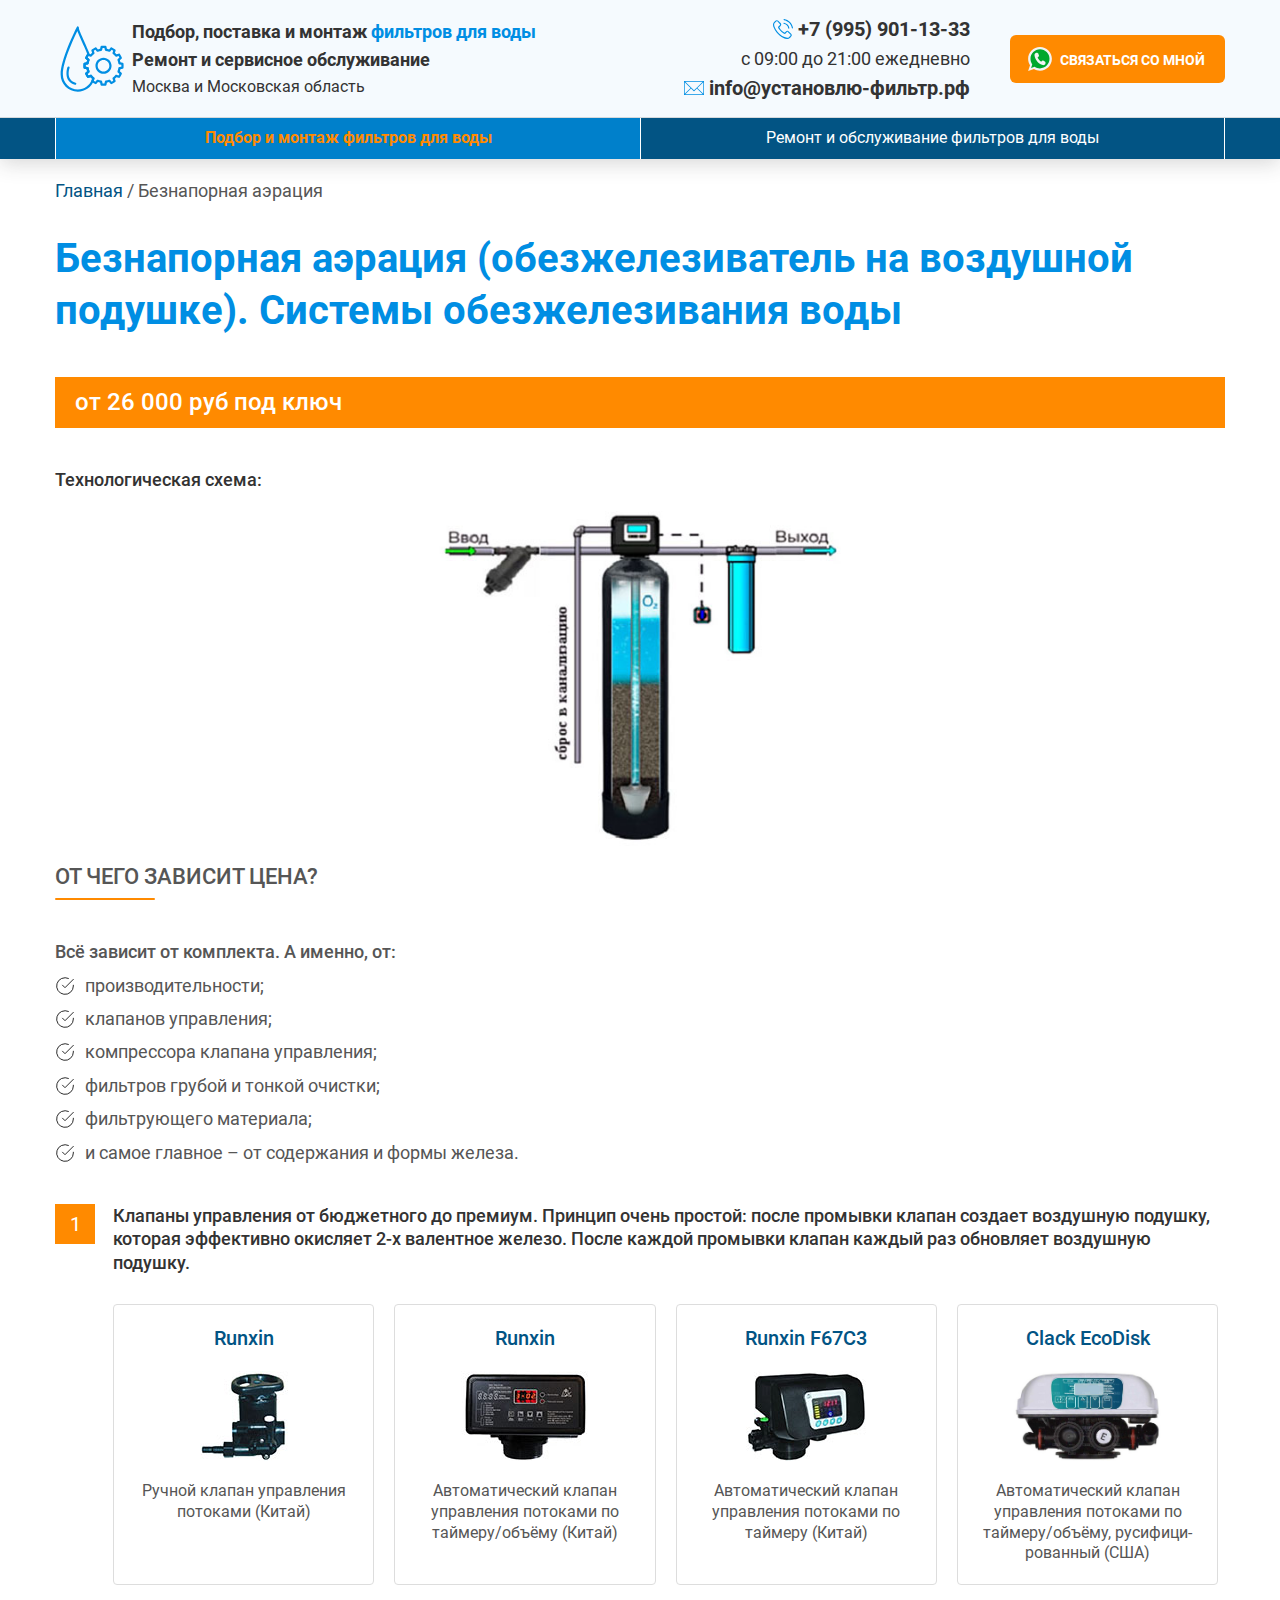
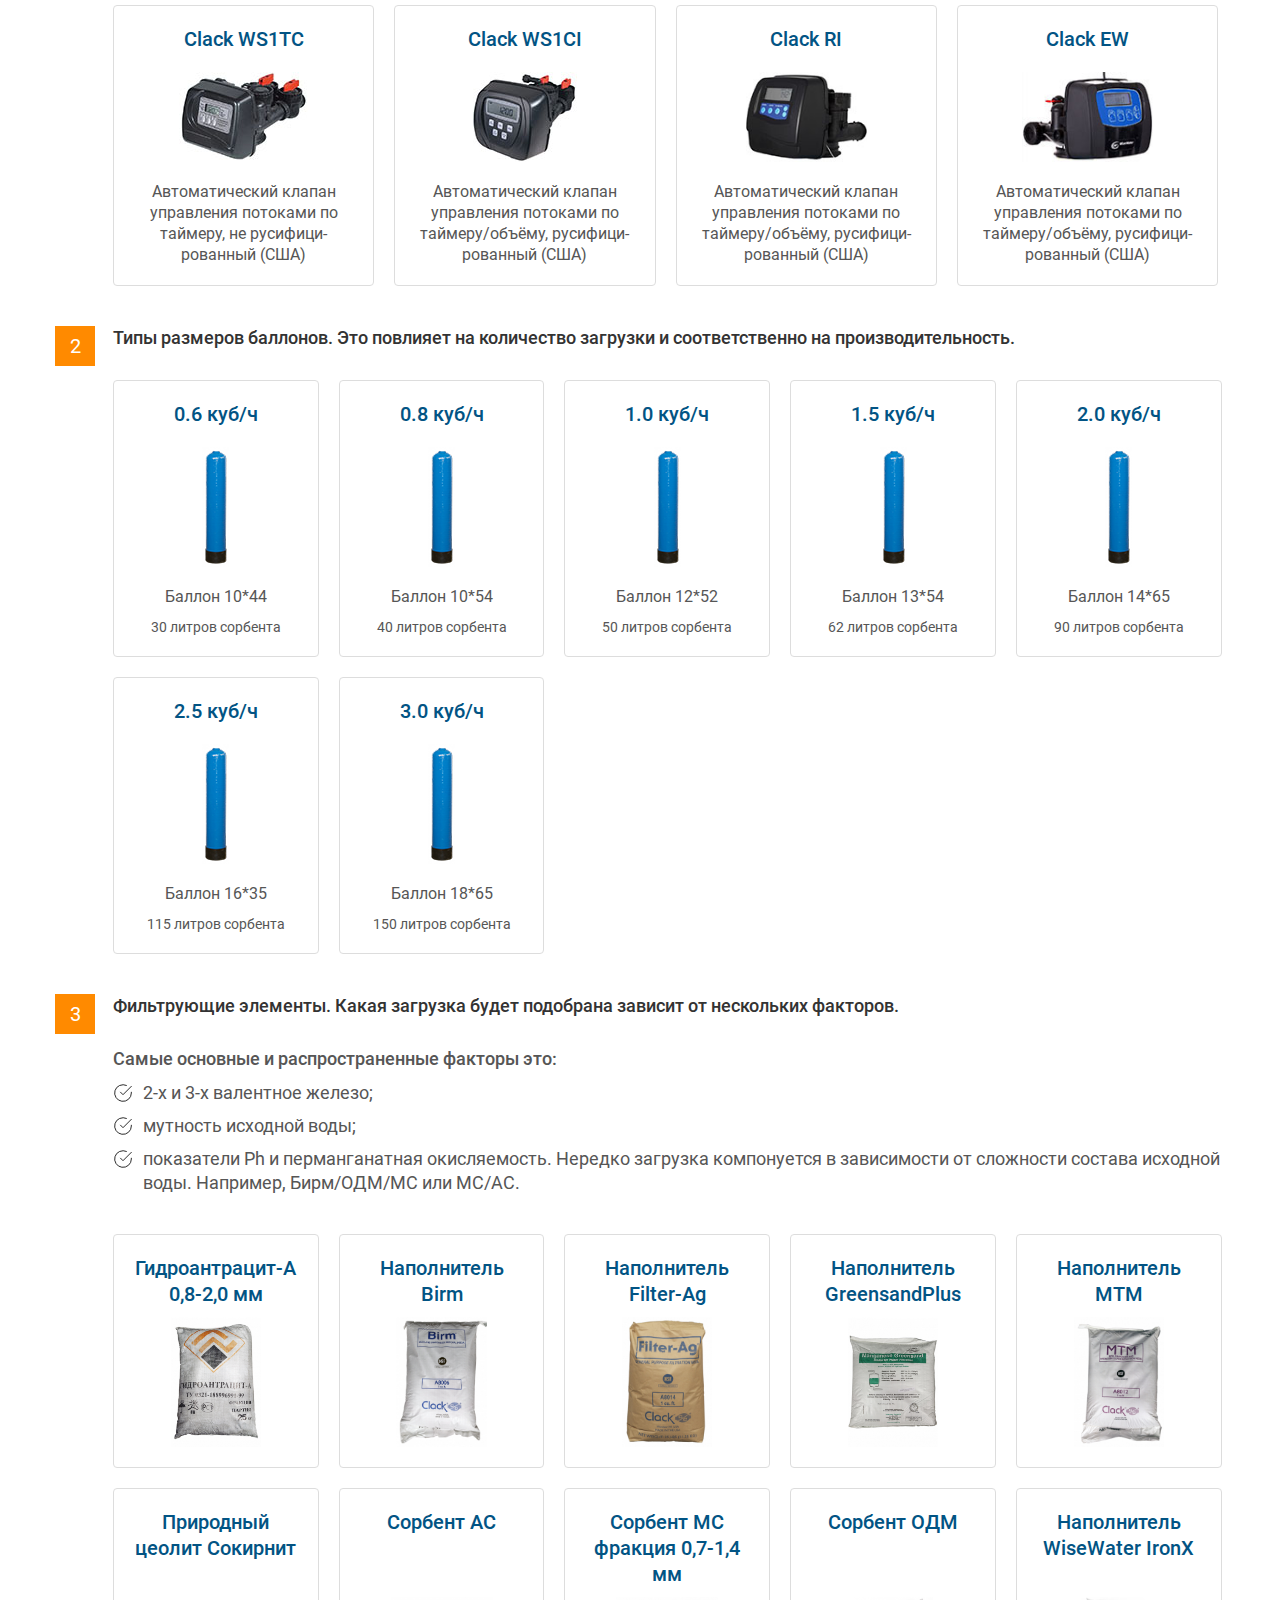
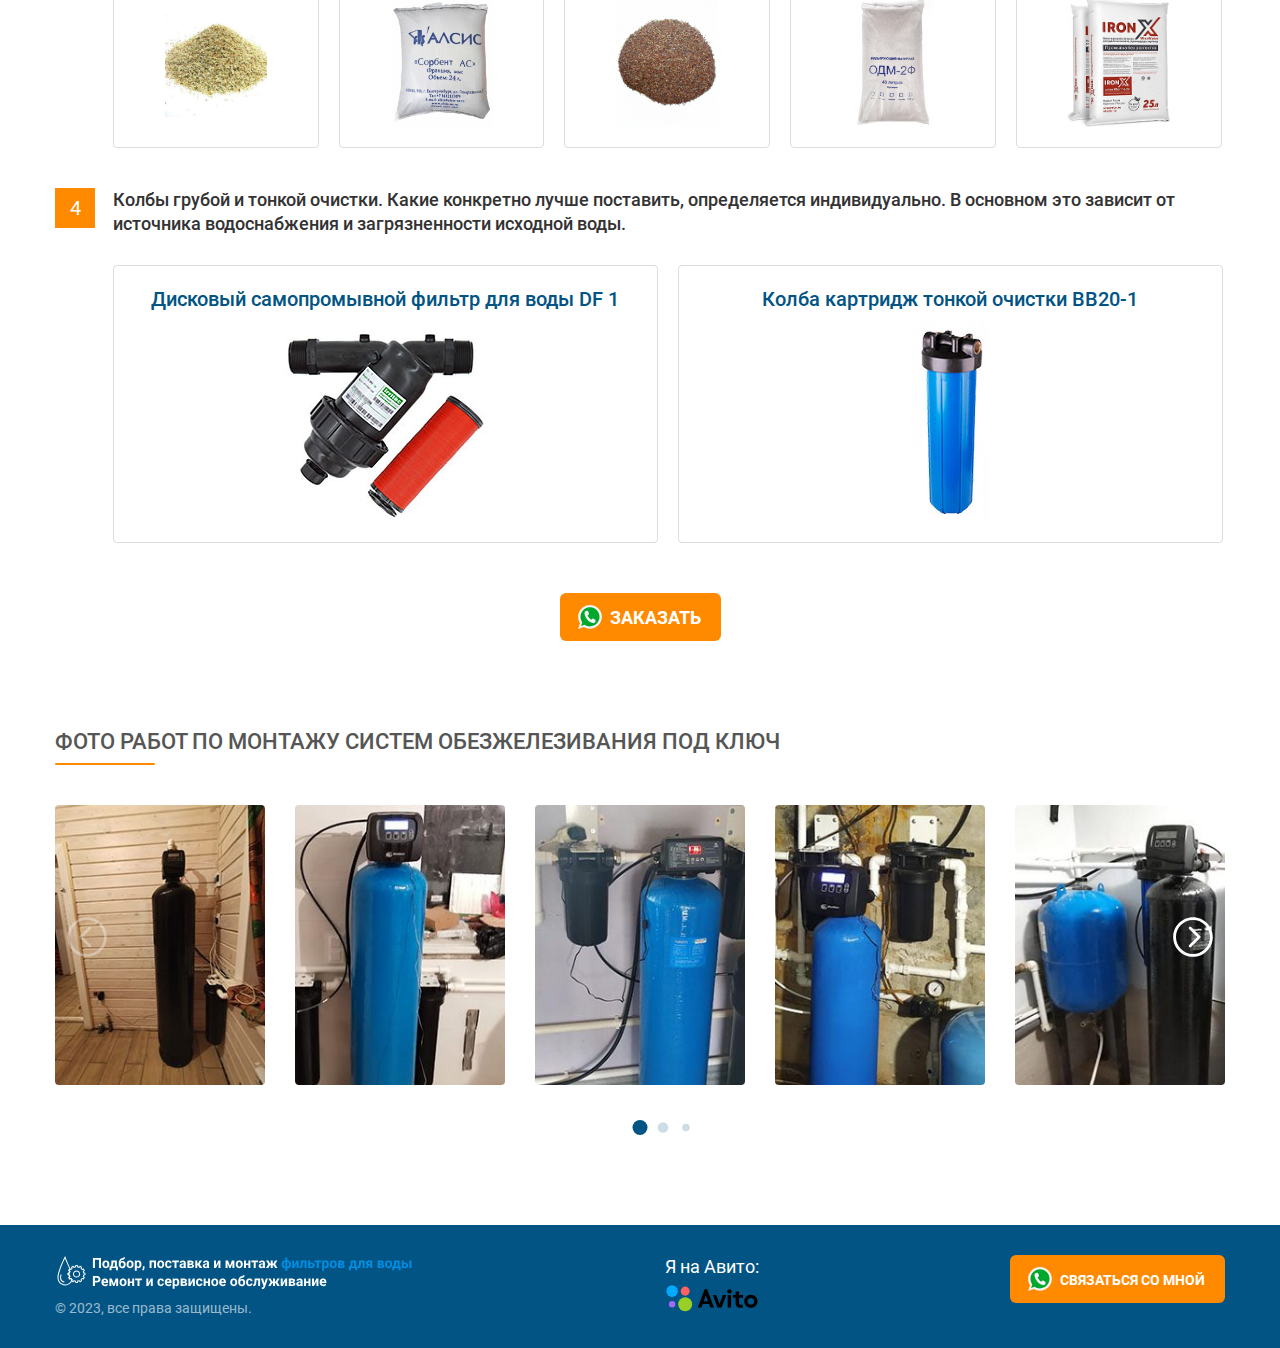
==== commit f9cb65db: "final" ====
--- a/beznapornaya-aeraciya.html
+++ b/beznapornaya-aeraciya.html
@@ -2,9 +2,8 @@
 <html lang="ru">
   <head>
     <meta charset="UTF-8">
+    <meta http-equiv="X-UA-Compatible" content="IE=edge">
     <meta name="viewport" content="width=device-width, initial-scale=1.0">
-    <meta http-equiv="cache-control" content="no-cache">
-    <meta http-equiv="expires" content="0">
 
     <title>Безнапорная аэрация (обезжелезиватель на воздушной подушке). Системы обезжелезивания воды от 26 000 руб под ключ</title>
     <meta name="description" content="Безнапорная аэрация (обезжелезиватель на воздушной подушке). Системы обезжелезивания воды в компании МОС ВОДА. Только актуальные цены. Бесплатная консультация!">
@@ -48,8 +47,8 @@
               <a class="header__top-email" href="mailto:info@установлю-фильтр.рф">info@установлю-фильтр.рф</a>
 						</div>
 						<div class="header__top-button">
-							<a class="button button--desk" href="https://wa.me/+79959011333?text=Здравствуйте, Владислав!+Я+с+сайта.+Требуется+Ваша+консультация." target="_blank">Связаться со мной</a>
-							<a class="button button--mob" href="https://wa.me/+79959011333?text=Здравствуйте, Владислав!+Я+с+сайта.+Требуется+Ваша+консультация." target="_blank">Написать</a>
+							<a class="button button--desk" href="https://wa.me/+79959011333?text=Здравствуйте,+Владислав!+Я+с+сайта.+Требуется+Ваша+консультация." target="_blank">Связаться со мной</a>
+							<a class="button button--mob" href="https://wa.me/+79959011333?text=Здравствуйте,+Владислав!+Я+с+сайта.+Требуется+Ваша+консультация." target="_blank">Написать</a>
 						</div>
 					</div>
 				</div>
@@ -217,7 +216,7 @@
                 <ul class="description__list">
                   <li class="description__list-item">2-х и 3-х валентное железо;</li>
                   <li class="description__list-item">мутность исходной воды;</li>
-                  <li class="description__list-item">показатели Ph и перманганатная окисляемость. Нередко загрузки компонуется в зависимости от сложности состава исходной воды. Например, Бирм/ОДМ/МС или МС/АС.</li>
+                  <li class="description__list-item">показатели Ph и перманганатная окисляемость. Нередко загрузка компонуется в зависимости от сложности состава исходной воды. Например, Бирм/ОДМ/МС или МС/АС.</li>
                 </ul>
               </div>
 
@@ -275,7 +274,7 @@
             </li>
 
             <li class="page-list__item">
-              <h3 class="page-list__item-title">Колбы грубой и тонкой очистки. Какие конкретно лучше поставить, определяются индивидуально. В основном это зависит от источника водоснабжения и загрязненности исходной воды.</h3>
+              <h3 class="page-list__item-title">Колбы грубой и тонкой очистки. Какие конкретно лучше поставить, определяется индивидуально. В основном это зависит от источника водоснабжения и загрязненности исходной воды.</h3>
               <div class="page-grid page-grid--2">
                 <div class="page-card">
                   <p class="page-card__title">Дисковый самопромывной фильтр для воды DF 1</p>
@@ -291,7 +290,7 @@
           </ol>
 
           <div class="description__btn">
-            <a class="sale-card__wa button" href="https://wa.me/+79959011333?text=Здравствуйте, Владислав!+Я+с+сайта.+Нужно+подобрать+обезжелезиватель+на+воздушной+подушке." target="_blank">Заказать</a>
+            <a class="sale-card__wa button" href="https://wa.me/+79959011333?text=Здравствуйте,+Владислав!+Я+с+сайта.+Нужно+подобрать+обезжелезиватель+на+воздушной+подушке." target="_blank">Заказать</a>
           </div>
 
         </div>
@@ -352,7 +351,7 @@
             <a class="social social--avito" href="https://www.avito.ru/user/1d65ad4ecd008a3c9bfc789680bae285/profile?src=sharing"></a>
           </p>
 
-					<a class="footer__button button" href="https://wa.me/+79959011333?text=Здравствуйте, Владислав!+Я+с+сайта.+Требуется+Ваша+консультация." target="_blank">Связаться со мной</a>
+					<a class="footer__button button" href="https://wa.me/+79959011333?text=Здравствуйте,+Владислав!+Я+с+сайта.+Требуется+Ваша+консультация." target="_blank">Связаться со мной</a>
       </div>
     </footer>
 
--- a/css/main.css
+++ b/css/main.css
@@ -672,7 +672,7 @@
 
 .sale-card__img {
   margin: 0 auto;
-  height: 200px;
+  height: auto;
 }
 
 .sale-card__btns {
@@ -1047,7 +1047,7 @@
   padding-left: 30px;
   background-image: url(./../img/icons/check.svg);
   background-size: 20px;
-  background-position: left;
+  background-position: left 2px;
   background-repeat: no-repeat;
 }
 
@@ -1555,6 +1555,10 @@
     max-width: 100%;
   }
 
+  .header__nav .container {
+    padding: 0;
+  }
+
   .about__row {
     flex-wrap: wrap;
   }
@@ -1710,14 +1714,6 @@
     display: block;
   }
 
-  .nav__item:first-child {
-    padding-left: 0;
-  }
-
-  .nav__item:last-child {
-    padding-right: 0;
-  }
-
   .sale {
     grid-template-columns: repeat(auto-fill, 290px);
   }
